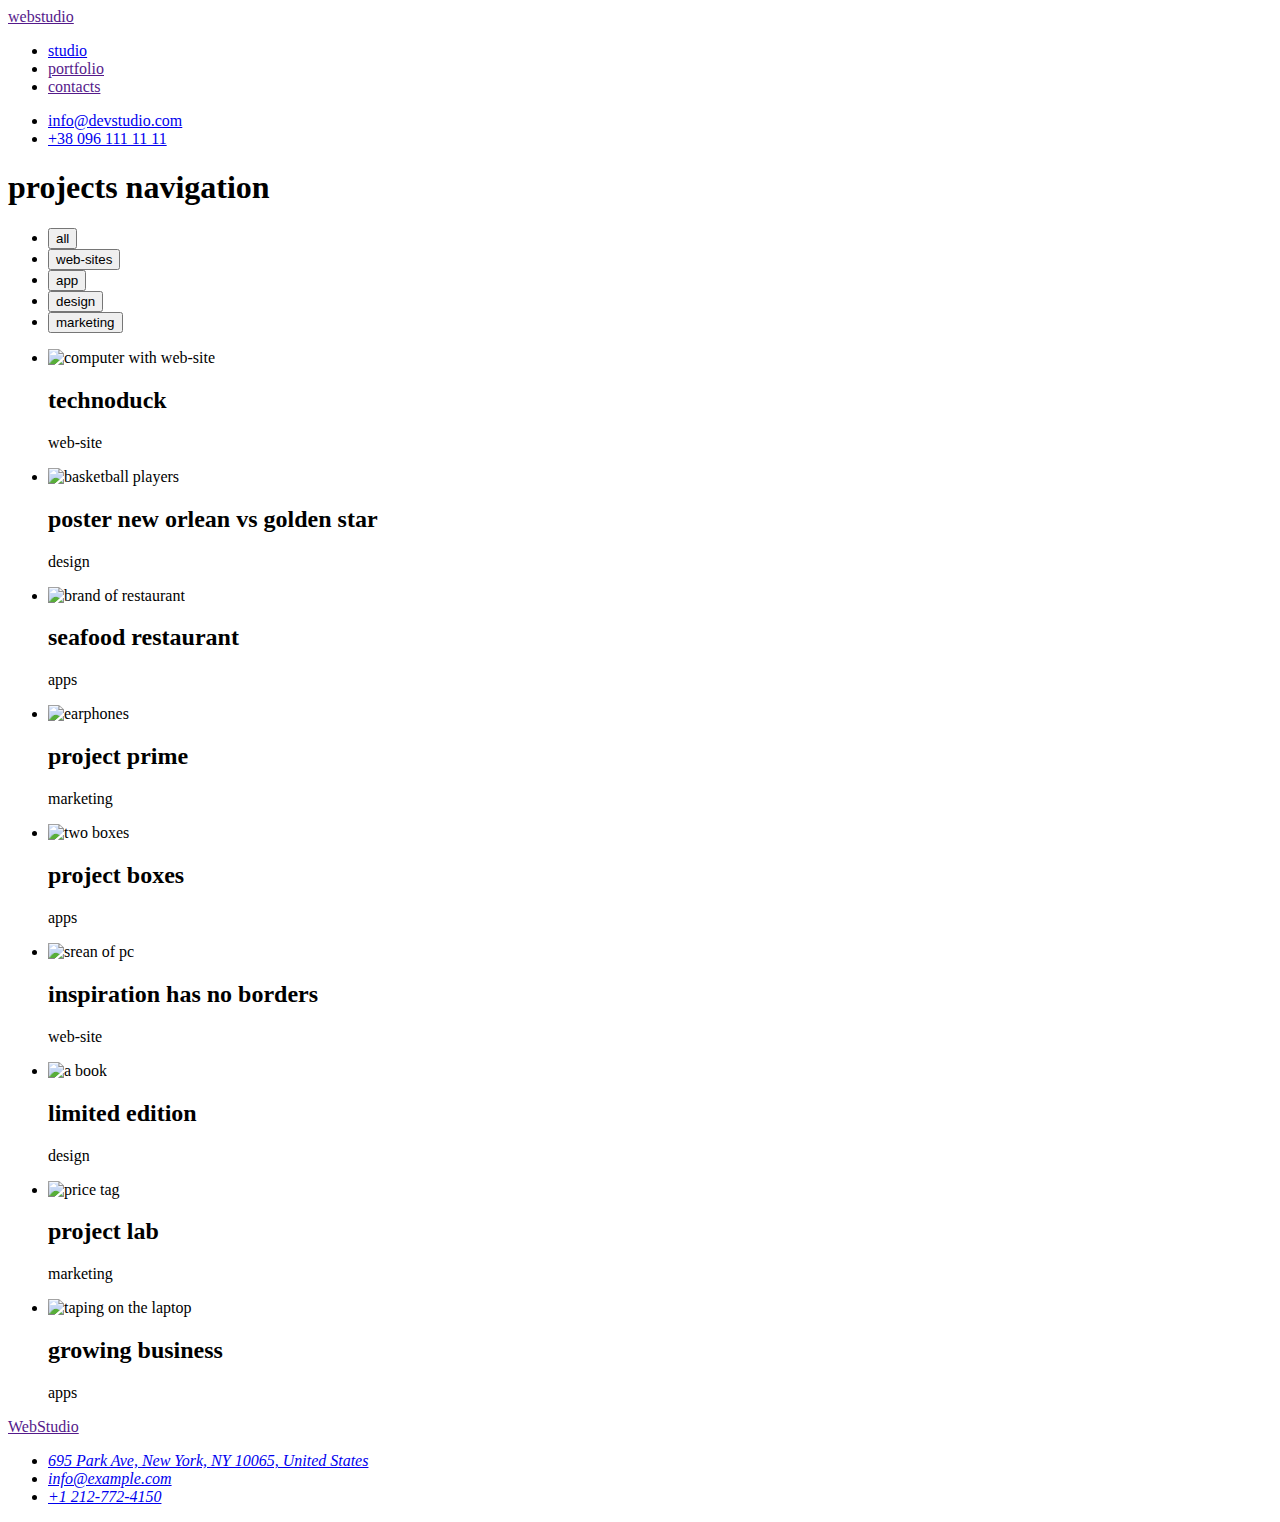
==== portfolio.html @ 2dc4b965 "Add files via upload" ====
<!DOCTYPE html>
<html lang="en">
  <head>
    <meta charset="UTF-8" />
    <meta http-equiv="X-UA-Compatible" content="IE=edge" />
    <meta name="viewport" content="width=device-width, initial-scale=1.0" />
    <title>portfolio</title>
    <link rel="preconnect" href="https://fonts.googleapis.com" />
    <link rel="preconnect" href="https://fonts.gstatic.com" crossorigin />
    <link
      href="https://fonts.googleapis.com/css2?family=Raleway:wght@700&family=Roboto:wght@400;500;700;900&display=swap"
      rel="stylesheet"
    />
    <link
      rel="stylesheet"
      href="https://cdnjs.cloudflare.com/ajax/libs/modern-normalize/1.1.0/modern-normalize.min.css"
      integrity="sha512-wpPYUAdjBVSE4KJnH1VR1HeZfpl1ub8YT/NKx4PuQ5NmX2tKuGu6U/JRp5y+Y8XG2tV+wKQpNHVUX03MfMFn9Q=="
      crossorigin="anonymous"
      referrerpolicy="no-referrer"
    />
    <link rel="stylesheet" href="./css/style.css" />
  </head>
  <body class="main">
    <header class="top">
      <div class="header-container container">
        <nav class="top-list">
          <a href="" class="top-logo">webstudio</a>
          <ul class="header-list list">
            <li class="header-list-item">
              <a href="./index.html" class="list-link link">studio</a>
            </li>
            <li class="header-list-item">
              <a href="" class="list-link-current link">portfolio</a>
            </li>
            <li class="header-list-item">
              <a href="" class="list-link link">contacts</a>
            </li>
          </ul>
        </nav>
        <div class="header-group">
          <ul class="tel-list list">
            <li>
              <a class="tel-link link" href="mailto:info@devstudio.com"
                >info@devstudio.com</a
              >
            </li>
            <li>
              <a class="tel-link link" href="tel:+380961111111"
                >+38 096 111 11 11</a
              >
            </li>
          </ul>
        </div>
      </div>
    </header>
    <main>
      <section class="projects">
        <div class="title-container container">
          <h1 class="visually-hidden">projects navigation</h1>
          <ul class="btn-list">
            <li><button type="button" class="btn-project btn">all</button></li>
            <li>
              <button type="button" class="btn-project btn">web-sites</button>
            </li>
            <li><button type="button" class="btn-project btn">app</button></li>
            <li>
              <button type="button" class="btn-project btn">design</button>
            </li>
            <li>
              <button type="button" class="btn-project btn">marketing</button>
            </li>
          </ul>
          <ul class="titles-list">
            <li class="title-box">
              <img
                src="./img/technoduck.jpg"
                alt="computer with web-site"
                width="370"
                height="294"
              />
              <div class="box-list">
                <h2 class="titles-name">technoduck</h2>
                <p class="title-about">web-site</p>
              </div>
            </li>
            <li class="title-box">
              <img
                src="./img/poster-stars.jpg"
                alt="basketball players"
                width="370"
                height="294"
              />
              <div class="box-list">
                <h2 class="titles-name">poster new orlean vs golden star</h2>
                <p class="title-about">design</p>
              </div>
            </li>
            <li class="title-box">
              <img
                src="./img/seafood-restaurant.jpg"
                alt="brand of restaurant"
                width="370"
                height="294"
              />
              <div class="box-list">
                <h2 class="titles-name">seafood restaurant</h2>
                <p class="title-about">apps</p>
              </div>
            </li>
            <li class="title-box">
              <img
                src="./img/project-prime.jpg"
                alt="earphones"
                width="370"
                height="294"
              />
              <div class="box-list">
                <h2 class="titles-name">project prime</h2>
                <p class="title-about">marketing</p>
              </div>
            </li>
            <li class="title-box">
              <img
                src="./img/project-box.jpg"
                alt="two boxes"
                width="370"
                height="294"
              />
              <div class="box-list">
                <h2 class="titles-name">project boxes</h2>
                <p class="title-about">apps</p>
              </div>
            </li>
            <li class="title-box">
              <img
                src="./img/inspirstion.jpg"
                alt="srean of pc"
                width="370"
                height="294"
              />
              <div class="box-list">
                <h2 class="titles-name">inspiration has no borders</h2>
                <p class="title-about">web-site</p>
              </div>
            </li>
            <li class="title-box">
              <img
                src="./img/limited-edition.jpg"
                alt="a book"
                width="370"
                height="294"
              />
              <div class="box-list">
                <h2 class="titles-name">limited edition</h2>
                <p class="title-about">design</p>
              </div>
            </li>
            <li class="title-box">
              <img
                src="./img/project-lab.jpg"
                alt="price tag"
                width="370"
                height="294"
              />
              <div class="box-list">
                <h2 class="titles-name">project lab</h2>
                <p class="title-about">marketing</p>
              </div>
            </li>
            <li class="title-box">
              <img
                src="./img/growing-business.jpg"
                alt="taping on the laptop"
                width="370"
                height="294"
              />
              <div class="box-list">
                <h2 class="titles-name">growing business</h2>
                <p class="title-about">apps</p>
              </div>
            </li>
          </ul>
        </div>
      </section>
    </main>
    <footer class="address">
      <div class="feet container">
        <a href="" class="feet-logo">WebStudio</a>
        <address class="address-box">
          <ul class="address-list list">
            <li>
              <a
                class="address-location"
                href="https://goo.gl/maps/FJmEgPevWycDGYRN7"
                target="_blank"
                rel="noopener
                noreferrer
                nofollow"
                >695 Park Ave, New York, NY 10065, United States</a
              >
            </li>
            <li>
              <a class="tel-link link" href="mailto:info@example.com"
                >info@example.com</a
              >
            </li>
            <li>
              <a class="tel-link link" href="tel:+12127724150"
                >+1 212-772-4150</a
              >
            </li>
          </ul>
        </address>
      </div>
    </footer>
  </body>
</html>
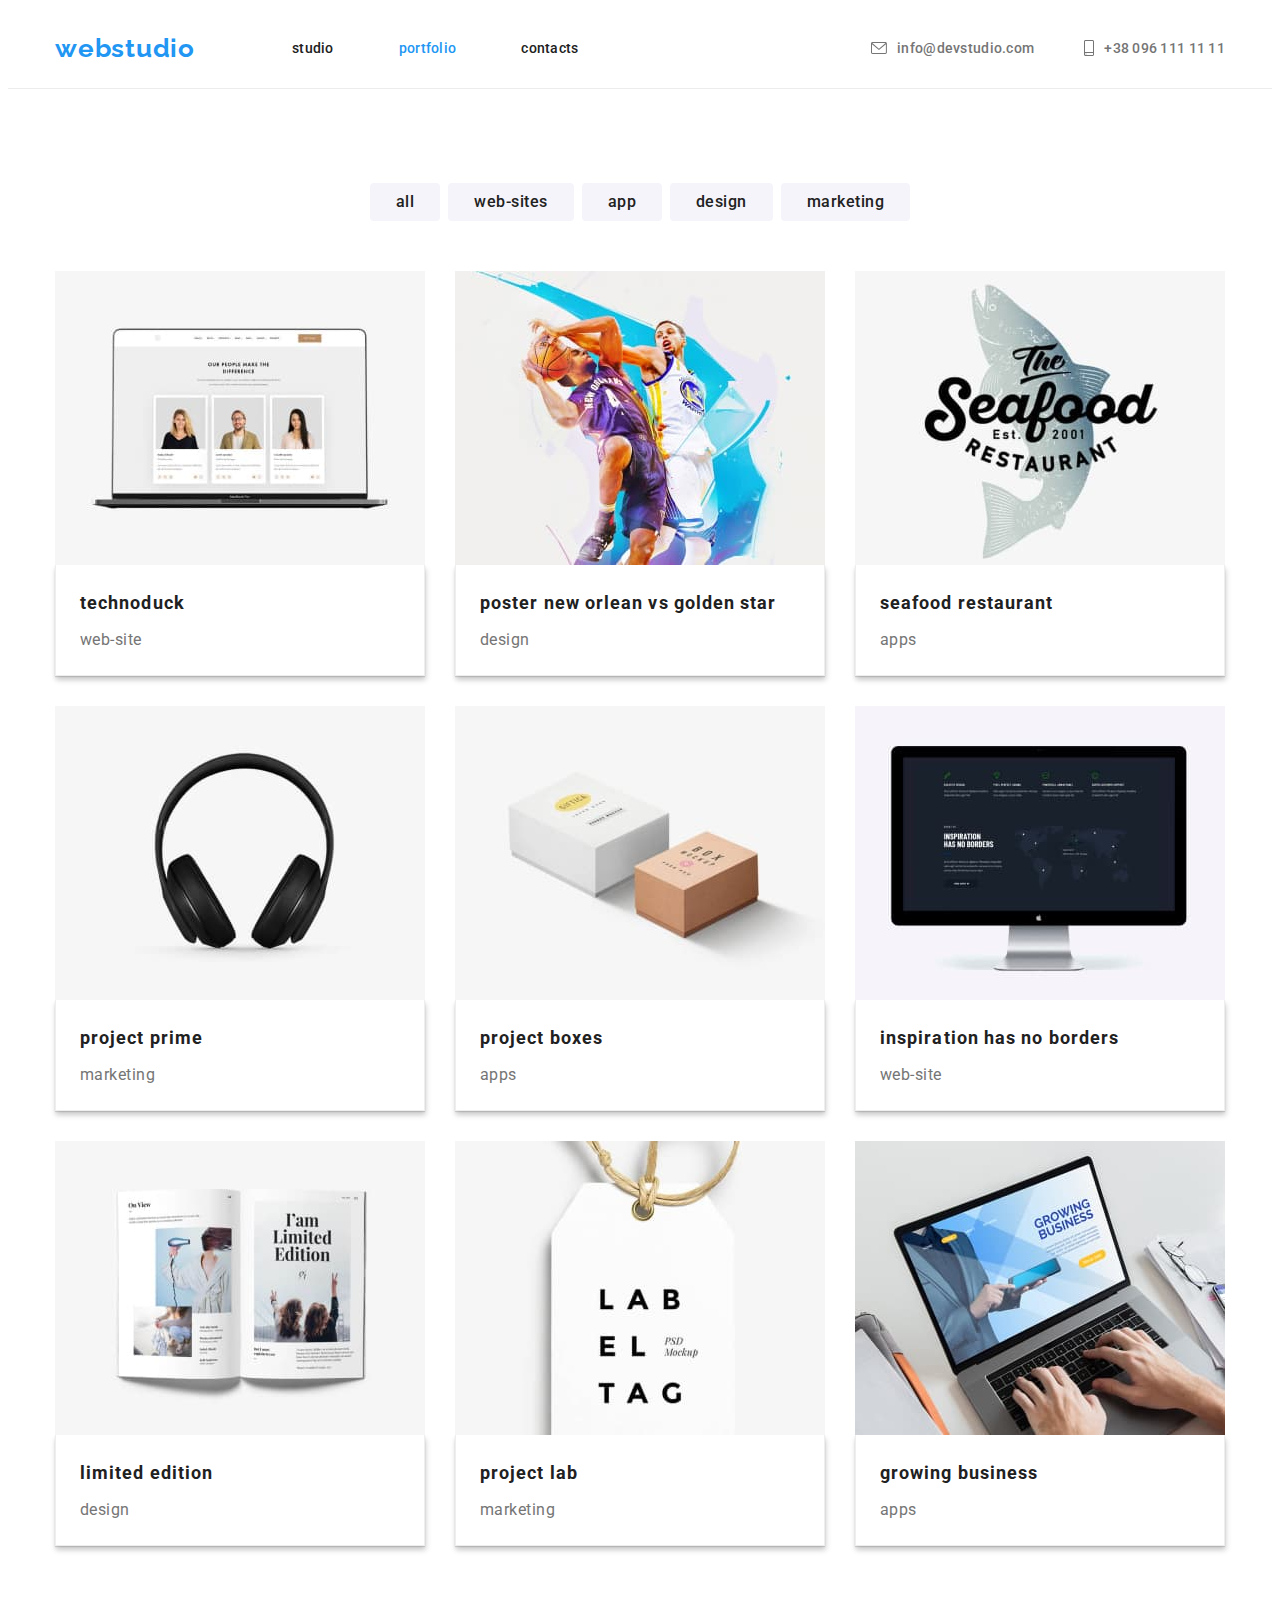
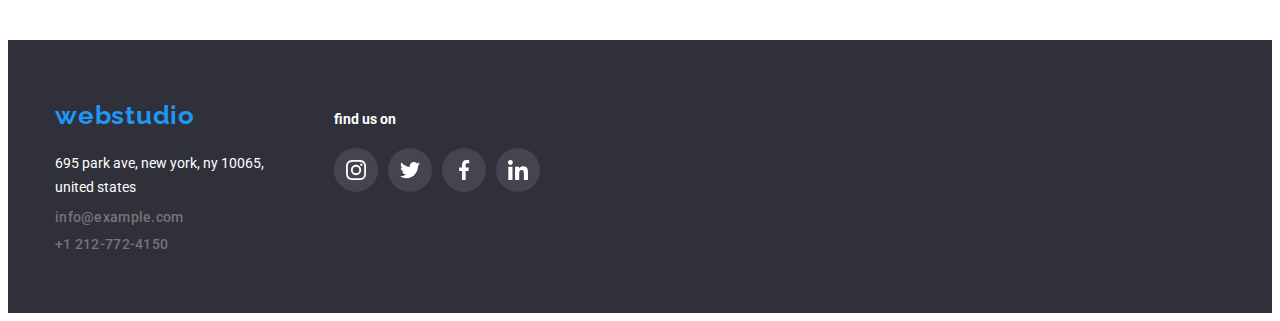
==== commit 263cddd9: "svg, shadows" ====
--- a/portfolio.html
+++ b/portfolio.html
@@ -39,12 +39,18 @@
         </nav>
         <div class="header-group">
           <ul class="tel-list list">
-            <li>
+            <li class="tel-names">
+              <svg class="icon-tel" width="16" height="12">
+                <use href="./img/icons.svg#mail"></use>
+              </svg>
               <a class="tel-link link" href="mailto:info@devstudio.com"
                 >info@devstudio.com</a
               >
             </li>
-            <li>
+            <li class="tel-names">
+              <svg class="icon-tel" width="10" height="16">
+                <use href="./img/icons.svg#smartphone"></use>
+              </svg>
               <a class="tel-link link" href="tel:+380961111111"
                 >+38 096 111 11 11</a
               >
@@ -185,32 +191,88 @@
     </main>
     <footer class="address">
       <div class="feet container">
-        <a href="" class="feet-logo">WebStudio</a>
-        <address class="address-box">
-          <ul class="address-list list">
-            <li>
-              <a
-                class="address-location"
-                href="https://goo.gl/maps/FJmEgPevWycDGYRN7"
-                target="_blank"
-                rel="noopener
-                noreferrer
-                nofollow"
-                >695 Park Ave, New York, NY 10065, United States</a
-              >
-            </li>
-            <li>
-              <a class="tel-link link" href="mailto:info@example.com"
-                >info@example.com</a
-              >
-            </li>
-            <li>
-              <a class="tel-link link" href="tel:+12127724150"
-                >+1 212-772-4150</a
-              >
-            </li>
-          </ul>
-        </address>
+        <div class="feet-address">
+          <a href="" class="feet-logo">webstudio</a>
+          <address class="address-box">
+            <ul class="address-list list">
+              <li>
+                <a
+                  class="address-location"
+                  href="https://goo.gl/maps/FJmEgPevWycDGYRN7"
+                  target="_blank"
+                  rel="noopener
+          noreferrer
+          nofollow"
+                  >695 park ave, new york, ny 10065,<br />
+                  united states</a
+                >
+              </li>
+              <li>
+                <a class="tel-link link" href="mailto:info@example.com"
+                  >info@example.com</a
+                >
+              </li>
+              <li>
+                <a class="tel-link link" href="tel:+12127724150"
+                  >+1 212-772-4150</a
+                >
+              </li>
+            </ul>
+          </address>
+        </div>
+        <div class="find-us">
+          <b class="find-name">find us on</b>
+          <ul class="find-us-on">
+            <li>
+              <a
+                class="find-us-link link"
+                href="https://www.instagram.com"
+                target="_blank"
+                rel="nofollow noopener noreferret"
+              >
+                <svg class="find-us-icons" width="20" height="20">
+                  <use href="./img/icons.svg#instagram"></use>
+                </svg>
+              </a>
+            </li>
+            <li>
+              <a
+                class="find-us-link link"
+                href="https://twitter.com"
+                target="_blank"
+                rel="nofollow noopener noreferret"
+              >
+                <svg class="find-us-icons" width="20" height="20">
+                  <use href="./img/icons.svg#twitter"></use>
+                </svg>
+              </a>
+            </li>
+            <li>
+              <a
+                class="find-us-link link"
+                href="https://www.facebook.com"
+                target="_blank"
+                rel="nofollow noopener noreferret"
+              >
+                <svg class="find-us-icons" width="20" height="20">
+                  <use href="./img/icons.svg#facebook-1"></use>
+                </svg>
+              </a>
+            </li>
+            <li>
+              <a
+                class="find-us-link link"
+                href="https://www.linkedin.com"
+                target="_blank"
+                rel="nofollow noopener noreferret"
+              >
+                <svg class="find-us-icons" width="20" height="20">
+                  <use href="./img/icons.svg#linkedin"></use>
+                </svg>
+              </a>
+            </li>
+          </ul>
+        </div>
       </div>
     </footer>
   </body>
--- a/css/style.css
+++ b/css/style.css
@@ -0,0 +1,708 @@
+:root {
+  --primery-text-color: #ffffff;
+  --title-text-color: #212121;
+  --text-about-color: #757575;
+  --link-color: #2196f3;
+  --line-background: #2f303a;
+  --button-color: #f5f4fa;
+  --main-background-color: #e5e5e5;
+  --team-background-color: #f5f4fa;
+
+  /* pic  */
+
+  --indent: 30px;
+  --items: 3;
+}
+
+html {
+  box-sizing: border-box;
+}
+
+*,
+*::before,
+*::after {
+  box-sizing: inherit;
+}
+
+h1,
+h2,
+h3,
+h4,
+h5,
+h6,
+b,
+p {
+  margin: 0;
+  padding: 0;
+}
+
+img {
+  display: block;
+  max-width: 100%;
+  height: auto;
+}
+
+.main {
+  background-color: var(--primery-text-color);
+}
+
+/* top  */
+
+.head-box {
+  display: block;
+  position: absolute;
+  width: 1600px;
+  height: 0px;
+  left: 0px;
+  top: 80px;
+
+  border: 1px solid #ececec;
+}
+
+.top-logo {
+  display: block;
+  margin-right: 97px;
+  font-family: "Raleway";
+  font-weight: 700;
+  font-size: 26px;
+  line-height: calc(31 / 26);
+  letter-spacing: 0.03em;
+  color: var(--link-color);
+  font-family: "Raleway";
+  text-decoration: none;
+  padding-top: 25px;
+  padding-bottom: 24px;
+}
+.top-logo:hover,
+.top-logo:focus {
+  color: var(--link-color);
+}
+
+.body {
+  font-family: "Roboto", sans-serif;
+  font-style: normal;
+  font-weight: 400;
+  background-color: var(--primery-text-color);
+}
+
+.button {
+  cursor: pointer;
+}
+
+/* header  */
+
+.container {
+  padding: 0 15px;
+  margin: 0 auto;
+  width: 1200px;
+}
+
+.header-list {
+  display: flex;
+  align-items: center;
+  gap: 65px;
+}
+
+.top-list {
+  margin-right: auto;
+  align-items: center;
+  display: flex;
+}
+
+.top {
+  background-color: var(--primery-text-color);
+}
+
+.header-container {
+  display: flex;
+  align-items: center;
+}
+
+.list-link {
+  font-family: "Roboto", sans-serif;
+  font-weight: 500;
+  font-size: 14px;
+  line-height: calc(16 / 14);
+  letter-spacing: 0.02em;
+  color: var(--title-text-color);
+  list-style-type: none;
+  display: block;
+  padding: 32px 0;
+}
+.list-link:visited {
+  color: var(--title-text-color);
+}
+
+.link {
+  text-decoration: none;
+  font-family: "Roboto", sans-serif;
+  font-style: normal;
+  font-weight: 500;
+  font-size: 14px;
+  line-height: 16px;
+  letter-spacing: 0.02em;
+  color: var(--title-text-color);
+}
+
+.list-link-current {
+  text-decoration: none;
+  font-family: "Roboto", sans-serif;
+  font-style: normal;
+  font-weight: 500;
+  font-size: 14px;
+  line-height: 16px;
+  letter-spacing: 0.02em;
+  color: var(--link-color);
+  display: block;
+}
+
+.link-current,
+.link:hover,
+.link:focus {
+  color: var(--link-color);
+}
+
+.icon-tel {
+  fill: var(--text-about-color);
+}
+
+.icon-tel:hover,
+.icon-tel:focus {
+  fill: var(--link-color);
+}
+
+.list {
+  padding: 0;
+  margin: 0;
+  list-style: none;
+}
+
+/* tel-list  */
+
+.header-list {
+  display: flex;
+  align-items: center;
+}
+
+.tel-list {
+  display: flex;
+  align-items: center;
+  gap: 50px;
+}
+
+.tel-names {
+  display: flex;
+  align-items: center;
+  gap: 10px;
+}
+
+.tel-link {
+  font-family: "Roboto", sans-serif;
+  font-weight: 500;
+  font-size: 14px;
+  line-height: calc(16 / 14);
+  letter-spacing: 0.02em;
+  color: var(--text-about-color);
+  /* padding: 32px 0; */
+}
+
+/* overlay */
+
+.overlay {
+  max-width: 1600px;
+  height: 636px;
+  margin-left: auto;
+  margin-right: auto;
+  background-image: linear-gradient(
+      to right,
+      rgba(47, 48, 58, 0.4),
+      rgba(47, 48, 58, 0.4)
+    ),
+    url(../img/hero.jpg);
+}
+
+/* hero  */
+
+.hero {
+  background-color: var(--line-background);
+  margin-top: 0;
+  box-sizing: border-box;
+  text-align: center;
+  align-items: center;
+  padding: 200px 0;
+  border-top: 1px solid #ececec;
+}
+
+.hero-title {
+  font-family: "Roboto", sans-serif;
+  font-weight: 900;
+  font-size: 44px;
+  width: 696px;
+  margin-left: auto;
+  margin-right: auto;
+  line-height: calc(60 / 44);
+  text-align: center;
+  align-items: center;
+  letter-spacing: 0.06em;
+  text-transform: uppercase;
+  color: var(--primery-text-color);
+}
+
+.hero-btn {
+  font-family: "Roboto", sans-serif;
+  font-weight: 700;
+  font-size: 16px;
+  line-height: calc(30 / 16);
+  display: flex;
+  align-items: center;
+  text-align: center;
+  letter-spacing: 0.06em;
+  color: var(--primery-text-color);
+  background: var(--link-color);
+  /* box-shadow: 0px 4px 4px rgba(0, 0, 0, 0.15); */
+  cursor: pointer;
+  margin-left: auto;
+  margin-right: auto;
+  margin-top: 30px;
+  padding: 10px 20px;
+  border-radius: 4px;
+  border: none;
+}
+
+.hero-btn:hover {
+  color: var(--primery-text-color);
+  border-radius: 4px;
+  background-color: #188ce8;
+}
+
+.hero-btn:focus {
+  color: var(--link-color);
+  background: var(--link-color);
+}
+
+.visually-hidden {
+  position: absolute;
+  white-space: nowrap;
+  width: 1px;
+  height: 1px;
+  overflow: hidden;
+  border: 0;
+  padding: 0;
+  clip: rect(0 0 0 0);
+  clip-path: inset(50%);
+  margin: -1px;
+}
+
+/* about  */
+
+.section {
+  padding-top: 94px;
+}
+
+.about-list {
+  display: flex;
+  list-style: none;
+  gap: 30px;
+}
+
+.about-title {
+  font-family: "Roboto", sans-serif;
+  font-weight: 700;
+  font-size: 14px;
+  line-height: calc(16 / 14);
+  letter-spacing: 0.03em;
+  text-transform: uppercase;
+  color: var(--title-text-color);
+  margin-bottom: 10px;
+}
+
+/* sector-icon */
+
+.icons-name {
+  display: flex;
+  align-items: center;
+  justify-content: center;
+}
+
+.about-icons {
+  display: flex;
+  align-items: center;
+  justify-content: center;
+  width: 270px;
+  height: 120px;
+  background-color: var(--team-background-color);
+  border-radius: 4px;
+  margin-bottom: 30px;
+}
+
+.about-text {
+  font-family: "Roboto", sans-serif;
+  font-size: 14px;
+  line-height: calc(24 / 14);
+  letter-spacing: 0.03em;
+  color: var(--text-about-color);
+}
+
+.content {
+  align-items: center;
+  margin-left: auto;
+  margin-right: auto;
+  padding-bottom: 94px;
+}
+
+.content-list {
+  list-style: none;
+  display: flex;
+  padding: 0;
+  margin: 0;
+  gap: 30px;
+}
+
+.content-title {
+  font-family: "Roboto", sans-serif;
+  font-weight: 700;
+  font-size: 36px;
+  line-height: calc(42 / 36);
+  text-align: center;
+  letter-spacing: 0.03em;
+  color: var(--title-text-color);
+  margin-bottom: 50px;
+}
+
+/* about team  */
+
+.team-list {
+  list-style: none;
+  display: flex;
+  gap: 30px;
+  padding: 0;
+  margin: 0;
+  margin-left: auto;
+  margin-right: auto;
+}
+
+.team {
+  background-color: var(--button-color);
+  margin: 0;
+  padding-bottom: 94px;
+}
+
+.team-box {
+  background-color: #fff;
+  border: 1px solid #ececec;
+  box-shadow: 0px 1px 3px rgba(0, 0, 0, 0.12), 0px 1px 1px rgba(0, 0, 0, 0.14),
+    0px 2px 1px rgba(0, 0, 0, 0.2);
+  border-radius: 0px 0px 4px 4px;
+}
+
+.team-about {
+  font-family: "Roboto", sans-serif;
+  font-weight: 700;
+  font-size: 36px;
+  line-height: calc(42 / 36);
+  text-align: center;
+  letter-spacing: 0.03em;
+  color: var(--title-text-color);
+  margin-bottom: 50px;
+}
+
+.team-line {
+  padding: 30px 0;
+}
+
+/* svg  */
+
+.social-media {
+  display: flex;
+  list-style: none;
+  align-items: center;
+  justify-content: center;
+  padding: 0;
+  margin: 0;
+  gap: 10px;
+  margin-top: 16px;
+}
+
+.social-icons {
+  fill: currentColor;
+}
+
+.social-link:hover,
+.social-link:focus {
+  color: var(--primery-text-color);
+  background-color: var(--link-color);
+}
+
+.social-link {
+  display: flex;
+  align-items: center;
+  justify-content: center;
+  width: 44px;
+  height: 44px;
+  border-radius: 50%;
+  color: #afb1b8;
+  background-color: #fff;
+}
+
+.team-names {
+  font-family: "Roboto", sans-serif;
+  font-weight: 500;
+  font-size: 16px;
+  line-height: calc(19 / 16);
+  text-align: center;
+  color: var(--title-text-color);
+  margin-bottom: 10px;
+}
+
+.team-position {
+  font-family: "Roboto", sans-serif;
+  font-weight: 400;
+  font-size: 16px;
+  line-height: calc(19 / 16);
+  text-align: center;
+  letter-spacing: 0.03em;
+  color: var(--text-about-color);
+}
+
+/* our-customers */
+
+.our-customers {
+  font-family: "Roboto", sans-serif;
+  font-weight: 700;
+  font-size: 36px;
+  line-height: calc(42 / 36);
+  text-align: center;
+  letter-spacing: 0.03em;
+  color: var(--title-text-color);
+  margin-bottom: 50px;
+}
+
+.customers {
+  display: flex;
+  list-style: none;
+  align-items: center;
+  justify-content: center;
+  padding: 0;
+  margin: 0;
+  gap: 30px;
+  margin-bottom: 94px;
+}
+
+.customers-name {
+  display: flex;
+  align-items: center;
+  justify-content: center;
+  width: 170px;
+  height: 92px;
+  color: #afb1b8;
+  border: 1px solid #afb1b8;
+  border-radius: 4px;
+}
+
+.customers-name:hover,
+.customers-name:focus {
+  color: var(--link-color);
+  border: 1px solid var(--link-color);
+}
+
+.customers-logo {
+  fill: currentColor;
+}
+
+/* footer  */
+
+.feet {
+  display: flex;
+  align-items: baseline;
+  gap: 70px;
+}
+
+.feet-logo {
+  display: block;
+  font-family: "Raleway";
+  font-weight: 700;
+  font-size: 26px;
+  line-height: calc(31 / 26);
+  letter-spacing: 0.03em;
+  color: var(--link-color);
+  text-decoration: none;
+  margin-bottom: 20px;
+}
+
+.address-box {
+  font-style: normal;
+}
+
+.address-list {
+  display: flex;
+  flex-direction: column;
+  gap: 9px;
+  margin: 0;
+  padding: 0;
+  font-style: normal;
+}
+
+.address {
+  background-color: var(--line-background);
+  padding-top: 60px;
+  padding-bottom: 60px;
+}
+
+.address-location {
+  font-family: "Roboto", sans-serif;
+  width: 231px;
+  font-size: 14px;
+  line-height: calc(24 / 14);
+  color: var(--primery-text-color);
+  text-decoration: none;
+}
+
+.address-location:hover,
+.address-location:focus {
+  color: var(--link-color);
+}
+
+.find-us-on {
+  display: flex;
+  list-style: none;
+  padding: 0;
+  margin: 0;
+  gap: 10px;
+  margin-top: 20px;
+}
+
+.find-us-link:hover,
+.find-us-link:focus {
+  background-color: var(--link-color);
+}
+
+.find-us {
+  align-items: center;
+  justify-content: center;
+  padding: 0;
+  margin: 0;
+}
+
+.find-us-icons {
+  fill: var(--primery-text-color);
+}
+
+.find-name {
+  font-family: "Roboto";
+  font-style: normal;
+  text-align: center;
+  font-size: 14px;
+  line-height: calc(16 / 14);
+
+  color: #ffffff;
+}
+
+.find-us-link {
+  display: flex;
+  align-items: center;
+  justify-content: center;
+  width: 44px;
+  height: 44px;
+  border-radius: 50%;
+  background-color: rgba(255, 255, 255, 0.1);
+}
+
+/* portfolio  */
+
+/* buttons */
+
+.projects {
+  border-top: 1px solid #ececec;
+  padding: 94px 0;
+}
+
+.btn {
+  font-family: "roboto", sans-serif;
+}
+
+.btn-list {
+  list-style: none;
+  display: flex;
+  gap: 8px;
+  padding: 0;
+  margin: 0;
+  margin-left: auto;
+  margin-right: auto;
+}
+
+.btn-project {
+  font-family: "Roboto", sans-serif;
+  font-weight: 500;
+  font-size: 16px;
+  padding: 6px 26px;
+  line-height: calc(26 / 16);
+  text-align: center;
+  letter-spacing: 0.03em;
+  color: var(--title-text-color);
+  cursor: pointer;
+  background: var(--button-color);
+  border-radius: 4px;
+  border: none;
+}
+
+.btn-project:hover,
+.btn-project:focus {
+  color: var(--primery-text-color);
+  background: var(--link-color);
+}
+
+/* projects  */
+
+.btn-container {
+  display: flex;
+}
+
+.title-container {
+  display: flex;
+  flex-wrap: wrap;
+  justify-content: flex-start;
+}
+
+.titles-list {
+  list-style: none;
+  display: flex;
+  flex-wrap: wrap;
+  gap: 30px;
+  --indent: 30px;
+  --items: 3;
+  margin: 0;
+  padding: 0;
+  margin-top: 50px;
+  margin-left: auto;
+  margin-right: auto;
+}
+
+.title-box {
+  background-color: #fff;
+}
+
+.titles-name {
+  font-family: "Roboto", sans-serif;
+  font-weight: 700;
+  font-size: 18px;
+  line-height: calc(36 / 18);
+  letter-spacing: 0.06em;
+  color: var(--title-text-color);
+  margin-bottom: 4px;
+}
+
+.title-about {
+  font-family: "Roboto", sans-serif;
+  font-size: 16px;
+  line-height: calc(30 / 16);
+  letter-spacing: 0.03em;
+  color: var(--text-about-color);
+}
+
+.box-list {
+  border: 1px solid #eeeeee;
+  border-top: none;
+  padding: 20px 24px;
+  box-shadow: 0px 1px 1px rgba(0, 0, 0, 0.12), 0px 4px 4px rgba(0, 0, 0, 0.06),
+    1px 4px 6px rgba(0, 0, 0, 0.16);
+}
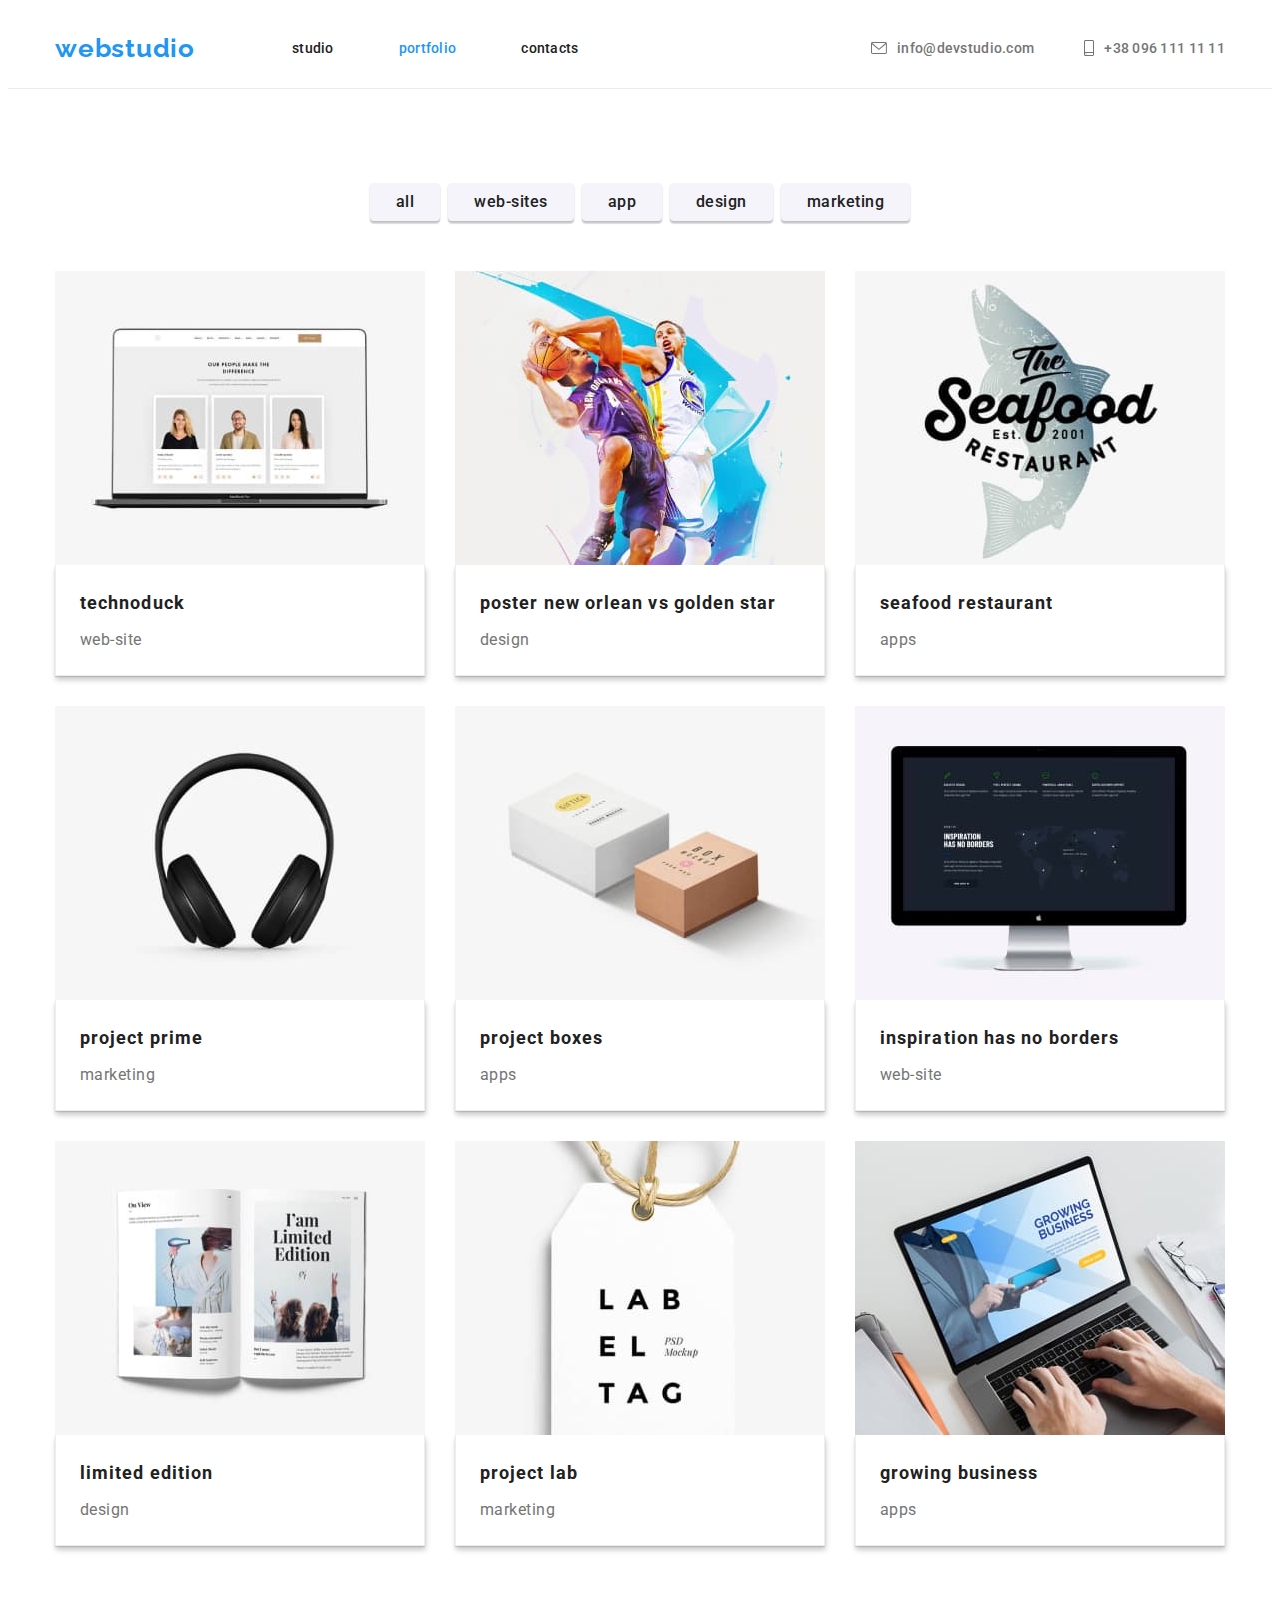
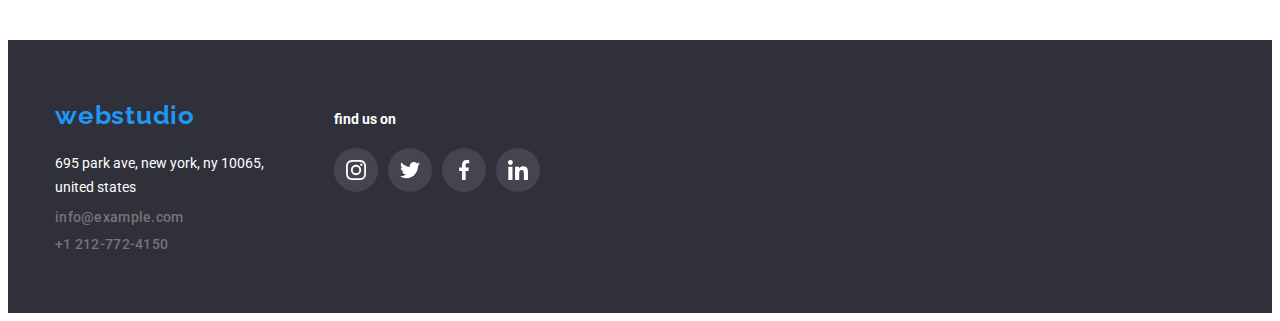
==== commit f9423fa2: "shadow btn" ====
--- a/portfolio.html
+++ b/portfolio.html
@@ -78,6 +78,7 @@
           </ul>
           <ul class="titles-list">
             <li class="title-box">
+              <a class="box-link" href=""></a>
               <img
                 src="./img/technoduck.jpg"
                 alt="computer with web-site"
@@ -90,6 +91,7 @@
               </div>
             </li>
             <li class="title-box">
+              <a class="box-link" href=""></a>
               <img
                 src="./img/poster-stars.jpg"
                 alt="basketball players"
@@ -102,6 +104,7 @@
               </div>
             </li>
             <li class="title-box">
+              <a class="box-link" href=""></a>
               <img
                 src="./img/seafood-restaurant.jpg"
                 alt="brand of restaurant"
@@ -114,6 +117,7 @@
               </div>
             </li>
             <li class="title-box">
+              <a class="box-link" href=""></a>
               <img
                 src="./img/project-prime.jpg"
                 alt="earphones"
@@ -126,6 +130,7 @@
               </div>
             </li>
             <li class="title-box">
+              <a class="box-link" href=""></a>
               <img
                 src="./img/project-box.jpg"
                 alt="two boxes"
@@ -138,6 +143,7 @@
               </div>
             </li>
             <li class="title-box">
+              <a class="box-link" href=""></a>
               <img
                 src="./img/inspirstion.jpg"
                 alt="srean of pc"
@@ -150,6 +156,7 @@
               </div>
             </li>
             <li class="title-box">
+              <a class="box-link" href=""></a>
               <img
                 src="./img/limited-edition.jpg"
                 alt="a book"
@@ -162,6 +169,7 @@
               </div>
             </li>
             <li class="title-box">
+              <a class="box-link" href=""></a>
               <img
                 src="./img/project-lab.jpg"
                 alt="price tag"
@@ -174,6 +182,7 @@
               </div>
             </li>
             <li class="title-box">
+              <a class="box-link" href=""></a>
               <img
                 src="./img/growing-business.jpg"
                 alt="taping on the laptop"
--- a/css/style.css
+++ b/css/style.css
@@ -643,12 +643,16 @@
   background: var(--button-color);
   border-radius: 4px;
   border: none;
+  box-shadow: 0px 3px 1px rgba(0, 0, 0, 0.1), 0px 1px 2px rgba(0, 0, 0, 0.08),
+    0px 2px 2px rgba(0, 0, 0, 0.12);
 }
 
 .btn-project:hover,
 .btn-project:focus {
   color: var(--primery-text-color);
   background: var(--link-color);
+  box-shadow: 0px 3px 1px rgba(0, 0, 0, 0.1), 0px 1px 2px rgba(0, 0, 0, 0.08),
+    0px 2px 2px rgba(0, 0, 0, 0.12);
 }
 
 /* projects  */
@@ -675,6 +679,16 @@
   margin-top: 50px;
   margin-left: auto;
   margin-right: auto;
+}
+
+.box-link {
+  display: block;
+}
+
+.box-link:hover,
+.box-link:focus {
+  box-shadow: 0px 1px 1px rgba(0, 0, 0, 0.12), 0px 4px 4px rgba(0, 0, 0, 0.06),
+    1px 4px 6px rgba(0, 0, 0, 0.16);
 }
 
 .title-box {
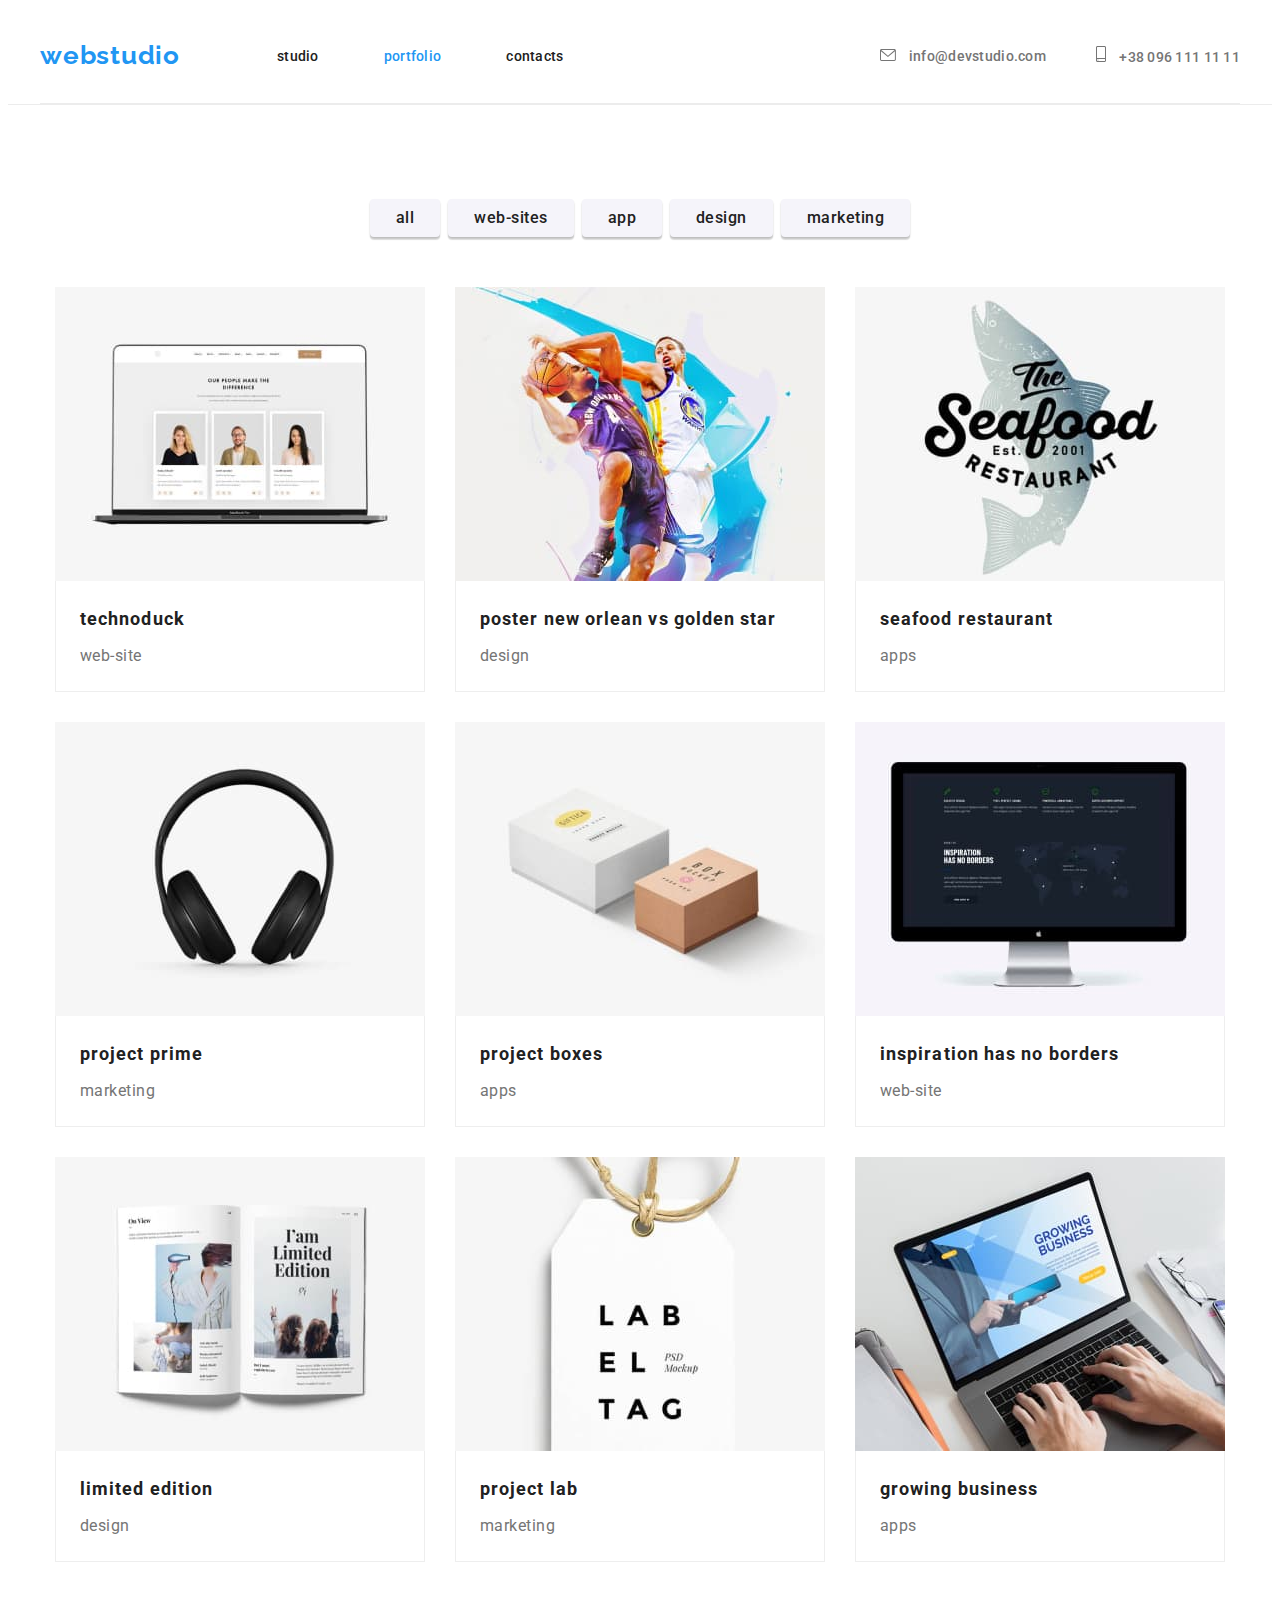
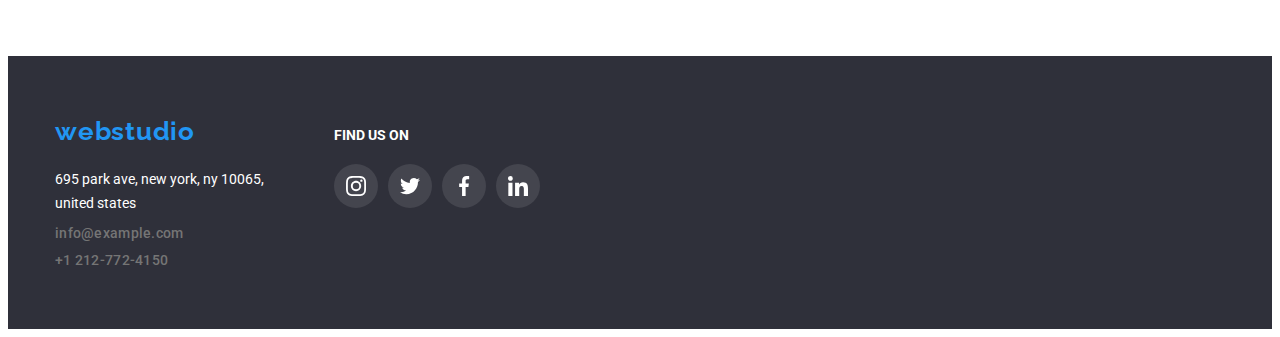
==== commit 16f6ee42: "svg header" ====
--- a/portfolio.html
+++ b/portfolio.html
@@ -40,19 +40,21 @@
         <div class="header-group">
           <ul class="tel-list list">
             <li class="tel-names">
-              <svg class="icon-tel" width="16" height="12">
-                <use href="./img/icons.svg#mail"></use>
-              </svg>
+             
               <a class="tel-link link" href="mailto:info@devstudio.com"
-                >info@devstudio.com</a
+                > <svg class="icon-tel" width="16" height="12">
+                  <use href="./img/icons.svg#mail"></use>
+                </svg>
+                info@devstudio.com</a
               >
             </li>
             <li class="tel-names">
-              <svg class="icon-tel" width="10" height="16">
-                <use href="./img/icons.svg#smartphone"></use>
-              </svg>
+              
               <a class="tel-link link" href="tel:+380961111111"
-                >+38 096 111 11 11</a
+                ><svg class="icon-tel" width="10" height="16">
+                  <use href="./img/icons.svg#smartphone"></use>
+                </svg>
+                +38 096 111 11 11</a
               >
             </li>
           </ul>
--- a/css/style.css
+++ b/css/style.css
@@ -70,8 +70,6 @@
   color: var(--link-color);
   font-family: "Raleway";
   text-decoration: none;
-  padding-top: 25px;
-  padding-bottom: 24px;
 }
 .top-logo:hover,
 .top-logo:focus {
@@ -116,6 +114,8 @@
 .header-container {
   display: flex;
   align-items: center;
+  padding: 32px 0;
+  border-bottom: 1px solid #ECECEC;
 }
 
 .list-link {
@@ -127,7 +127,6 @@
   color: var(--title-text-color);
   list-style-type: none;
   display: block;
-  padding: 32px 0;
 }
 .list-link:visited {
   color: var(--title-text-color);
@@ -164,10 +163,11 @@
 
 .icon-tel {
   fill: var(--text-about-color);
-}
-
-.icon-tel:hover,
-.icon-tel:focus {
+  margin-right: 10px;
+}
+
+.tel-link:hover .icon-tel,
+.tel-link:focus .icon-tel {
   fill: var(--link-color);
 }
 
@@ -230,7 +230,6 @@
   text-align: center;
   align-items: center;
   padding: 200px 0;
-  border-top: 1px solid #ececec;
 }
 
 .hero-title {
@@ -270,13 +269,13 @@
 }
 
 .hero-btn:hover {
+    border-radius: 4px;
+  background-color: #188ce8;
+}
+
+.hero-btn:focus {
+  /* color: var(--link-color); */
   color: var(--primery-text-color);
-  border-radius: 4px;
-  background-color: #188ce8;
-}
-
-.hero-btn:focus {
-  color: var(--link-color);
   background: var(--link-color);
 }
 
@@ -593,7 +592,7 @@
   text-align: center;
   font-size: 14px;
   line-height: calc(16 / 14);
-
+  text-transform: uppercase;
   color: #ffffff;
 }
 
@@ -685,14 +684,15 @@
   display: block;
 }
 
-.box-link:hover,
-.box-link:focus {
+.title-box:hover,
+.title-box:focus {
   box-shadow: 0px 1px 1px rgba(0, 0, 0, 0.12), 0px 4px 4px rgba(0, 0, 0, 0.06),
     1px 4px 6px rgba(0, 0, 0, 0.16);
 }
 
 .title-box {
   background-color: #fff;
+  cursor: pointer;
 }
 
 .titles-name {
@@ -703,6 +703,7 @@
   letter-spacing: 0.06em;
   color: var(--title-text-color);
   margin-bottom: 4px;
+ 
 }
 
 .title-about {
@@ -717,6 +718,4 @@
   border: 1px solid #eeeeee;
   border-top: none;
   padding: 20px 24px;
-  box-shadow: 0px 1px 1px rgba(0, 0, 0, 0.12), 0px 4px 4px rgba(0, 0, 0, 0.06),
-    1px 4px 6px rgba(0, 0, 0, 0.16);
-}
+}
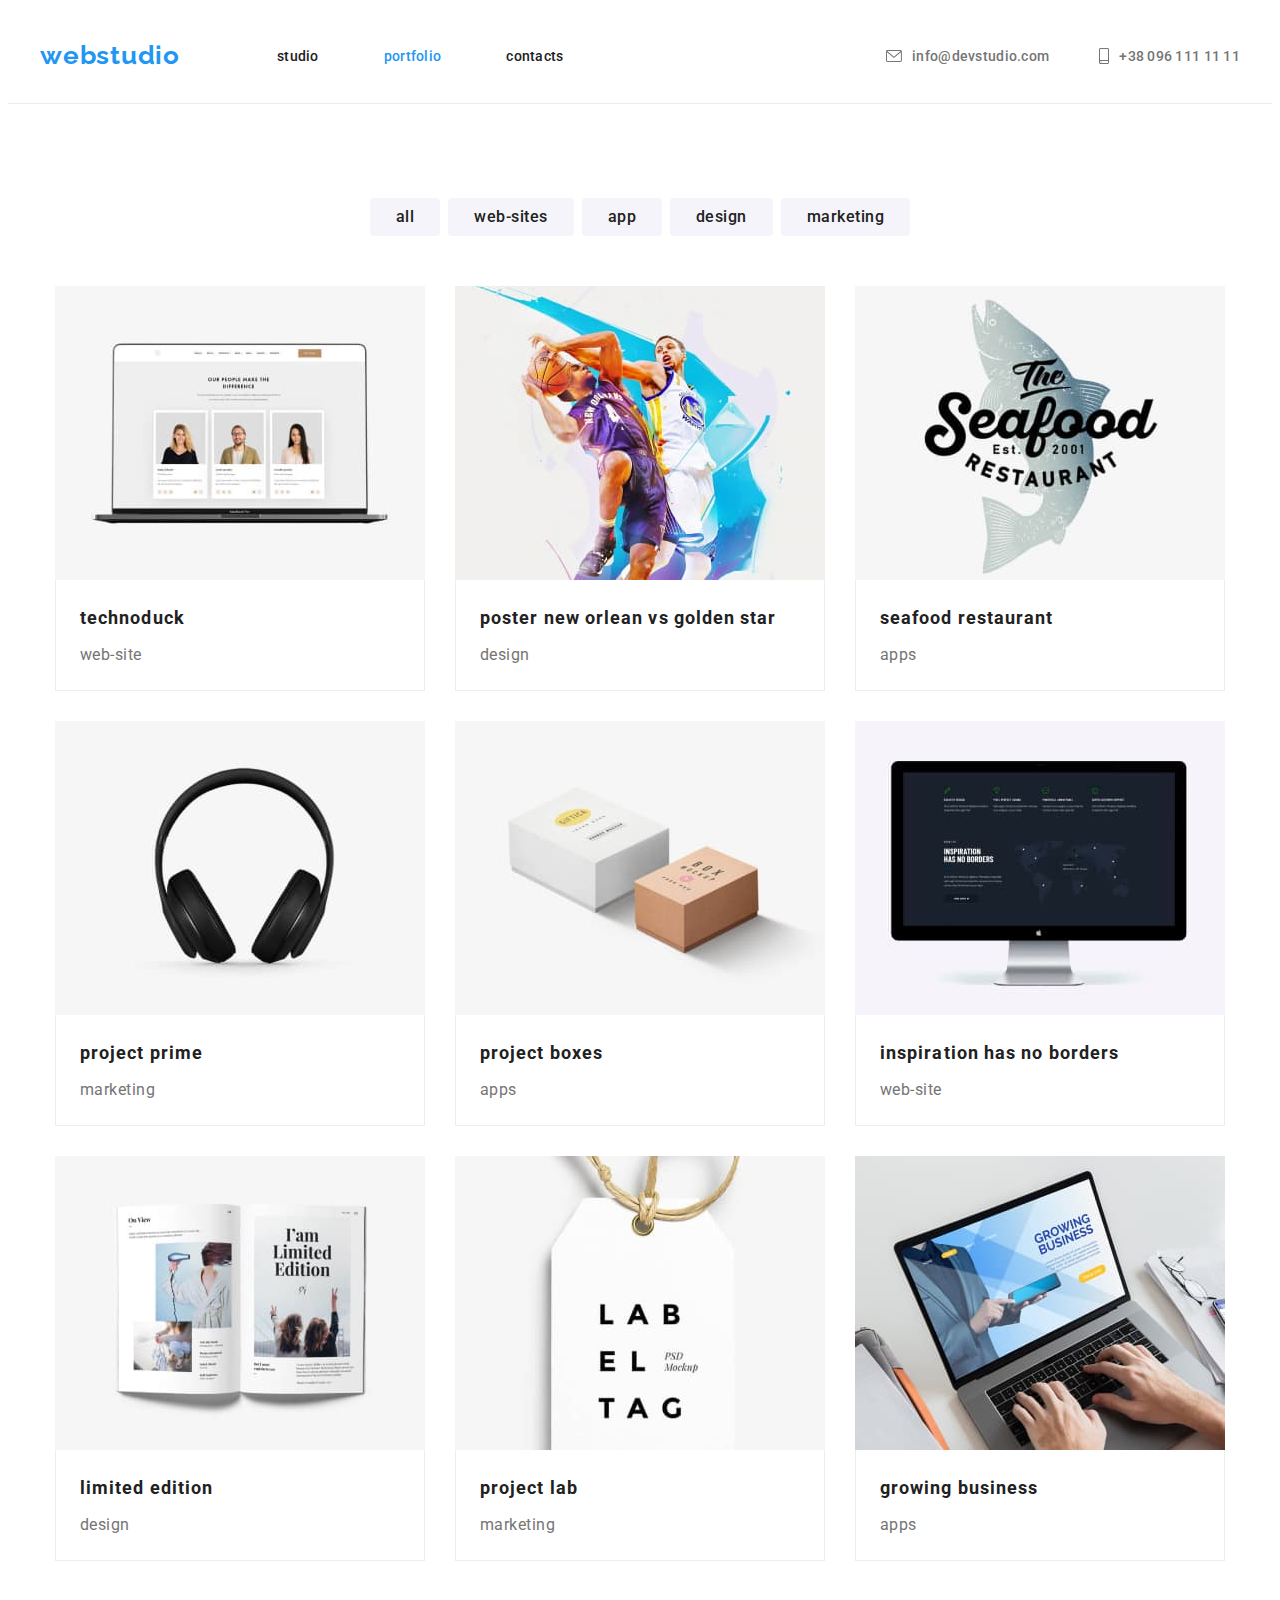
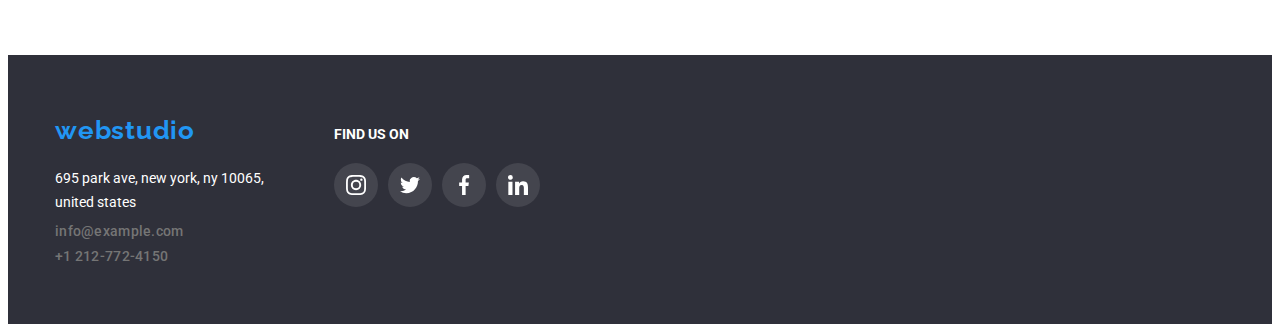
==== commit 870930ff: "btn hover focus" ====
--- a/portfolio.html
+++ b/portfolio.html
@@ -80,7 +80,7 @@
           </ul>
           <ul class="titles-list">
             <li class="title-box">
-              <a class="box-link" href=""></a>
+              <a class="box-link" href="">
               <img
                 src="./img/technoduck.jpg"
                 alt="computer with web-site"
@@ -91,9 +91,10 @@
                 <h2 class="titles-name">technoduck</h2>
                 <p class="title-about">web-site</p>
               </div>
-            </li>
-            <li class="title-box">
-              <a class="box-link" href=""></a>
+            </a>
+            </li>
+            <li class="title-box">
+              <a class="box-link" href="">
               <img
                 src="./img/poster-stars.jpg"
                 alt="basketball players"
@@ -104,9 +105,10 @@
                 <h2 class="titles-name">poster new orlean vs golden star</h2>
                 <p class="title-about">design</p>
               </div>
-            </li>
-            <li class="title-box">
-              <a class="box-link" href=""></a>
+            </a>
+            </li>
+            <li class="title-box">
+              <a class="box-link" href="">
               <img
                 src="./img/seafood-restaurant.jpg"
                 alt="brand of restaurant"
@@ -117,9 +119,10 @@
                 <h2 class="titles-name">seafood restaurant</h2>
                 <p class="title-about">apps</p>
               </div>
-            </li>
-            <li class="title-box">
-              <a class="box-link" href=""></a>
+            </a>
+            </li>
+            <li class="title-box">
+              <a class="box-link" href="">
               <img
                 src="./img/project-prime.jpg"
                 alt="earphones"
@@ -130,9 +133,10 @@
                 <h2 class="titles-name">project prime</h2>
                 <p class="title-about">marketing</p>
               </div>
-            </li>
-            <li class="title-box">
-              <a class="box-link" href=""></a>
+            </a>
+            </li>
+            <li class="title-box">
+              <a class="box-link" href="">
               <img
                 src="./img/project-box.jpg"
                 alt="two boxes"
@@ -143,9 +147,10 @@
                 <h2 class="titles-name">project boxes</h2>
                 <p class="title-about">apps</p>
               </div>
-            </li>
-            <li class="title-box">
-              <a class="box-link" href=""></a>
+            </a>
+            </li>
+            <li class="title-box">
+              <a class="box-link" href="">
               <img
                 src="./img/inspirstion.jpg"
                 alt="srean of pc"
@@ -156,9 +161,10 @@
                 <h2 class="titles-name">inspiration has no borders</h2>
                 <p class="title-about">web-site</p>
               </div>
-            </li>
-            <li class="title-box">
-              <a class="box-link" href=""></a>
+            </a>
+            </li>
+            <li class="title-box">
+              <a class="box-link" href="">
               <img
                 src="./img/limited-edition.jpg"
                 alt="a book"
@@ -169,9 +175,10 @@
                 <h2 class="titles-name">limited edition</h2>
                 <p class="title-about">design</p>
               </div>
-            </li>
-            <li class="title-box">
-              <a class="box-link" href=""></a>
+            </a>
+            </li>
+            <li class="title-box">
+              <a class="box-link" href="">
               <img
                 src="./img/project-lab.jpg"
                 alt="price tag"
@@ -182,9 +189,10 @@
                 <h2 class="titles-name">project lab</h2>
                 <p class="title-about">marketing</p>
               </div>
-            </li>
-            <li class="title-box">
-              <a class="box-link" href=""></a>
+            </a>
+            </li>
+            <li class="title-box">
+              <a class="box-link" href="">
               <img
                 src="./img/growing-business.jpg"
                 alt="taping on the laptop"
@@ -195,6 +203,7 @@
                 <h2 class="titles-name">growing business</h2>
                 <p class="title-about">apps</p>
               </div>
+            </a>
             </li>
           </ul>
         </div>
--- a/css/style.css
+++ b/css/style.css
@@ -109,13 +109,14 @@
 
 .top {
   background-color: var(--primery-text-color);
+  border-bottom: 1px solid #ECECEC;
+
 }
 
 .header-container {
   display: flex;
   align-items: center;
   padding: 32px 0;
-  border-bottom: 1px solid #ECECEC;
 }
 
 .list-link {
@@ -197,13 +198,16 @@
 }
 
 .tel-link {
+  display: flex;
+  align-items: center;
   font-family: "Roboto", sans-serif;
   font-weight: 500;
   font-size: 14px;
   line-height: calc(16 / 14);
   letter-spacing: 0.02em;
   color: var(--text-about-color);
-  /* padding: 32px 0; */
+  
+
 }
 
 /* overlay */
@@ -611,7 +615,6 @@
 /* buttons */
 
 .projects {
-  border-top: 1px solid #ececec;
   padding: 94px 0;
 }
 
@@ -642,14 +645,19 @@
   background: var(--button-color);
   border-radius: 4px;
   border: none;
-  box-shadow: 0px 3px 1px rgba(0, 0, 0, 0.1), 0px 1px 2px rgba(0, 0, 0, 0.08),
-    0px 2px 2px rgba(0, 0, 0, 0.12);
+  /* box-shadow: 0px 3px 1px rgba(0, 0, 0, 0.1), 0px 1px 2px rgba(0, 0, 0, 0.08),
+    0px 2px 2px rgba(0, 0, 0, 0.12); */
 }
 
 .btn-project:hover,
-.btn-project:focus {
+.btn-project:focus{
   color: var(--primery-text-color);
   background: var(--link-color);
+  box-shadow:  0px 3px 1px rgba(0, 0, 0, 0.1), 0px 1px 2px rgba(0, 0, 0, 0.08), 0px 2px 2px rgba(0, 0, 0, 0.12);
+}
+
+.box-link:hover,
+.box-link:focus{
   box-shadow: 0px 3px 1px rgba(0, 0, 0, 0.1), 0px 1px 2px rgba(0, 0, 0, 0.08),
     0px 2px 2px rgba(0, 0, 0, 0.12);
 }
@@ -682,6 +690,7 @@
 
 .box-link {
   display: block;
+  text-decoration: none;
 }
 
 .title-box:hover,
